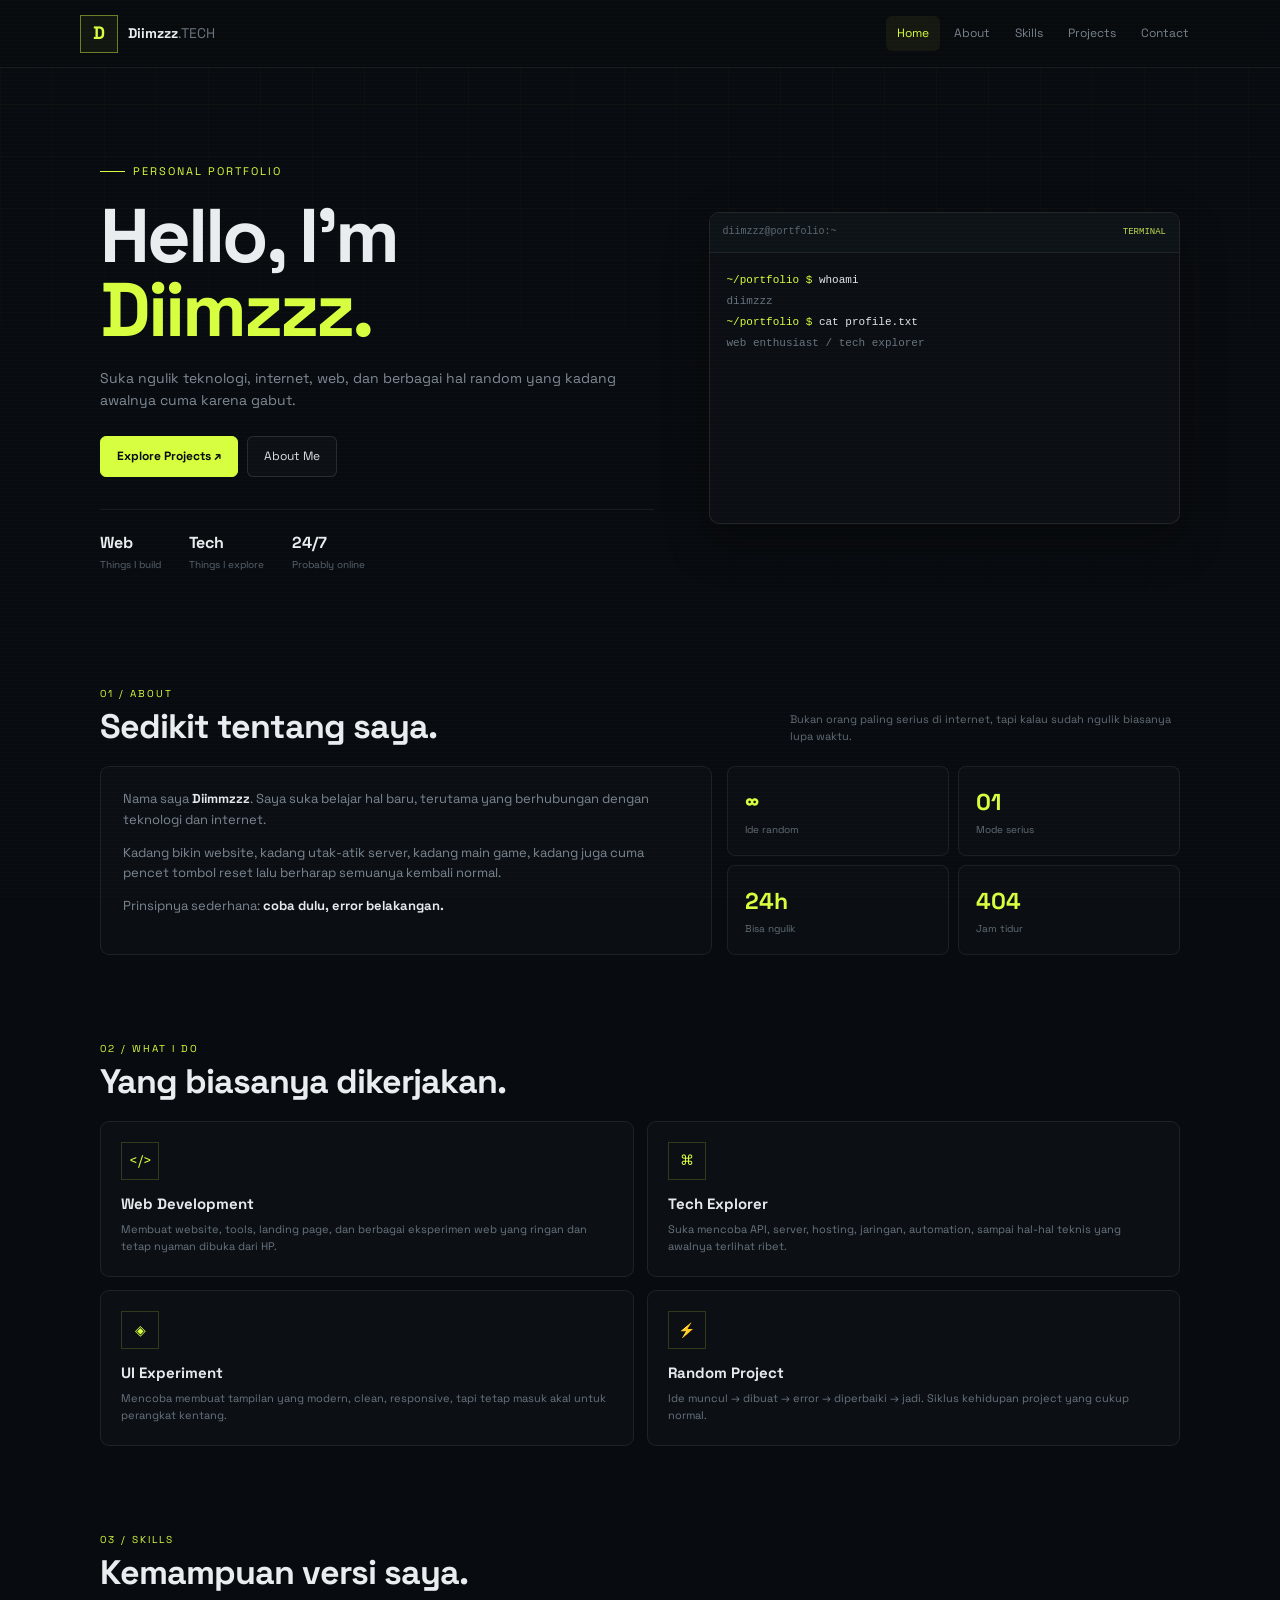
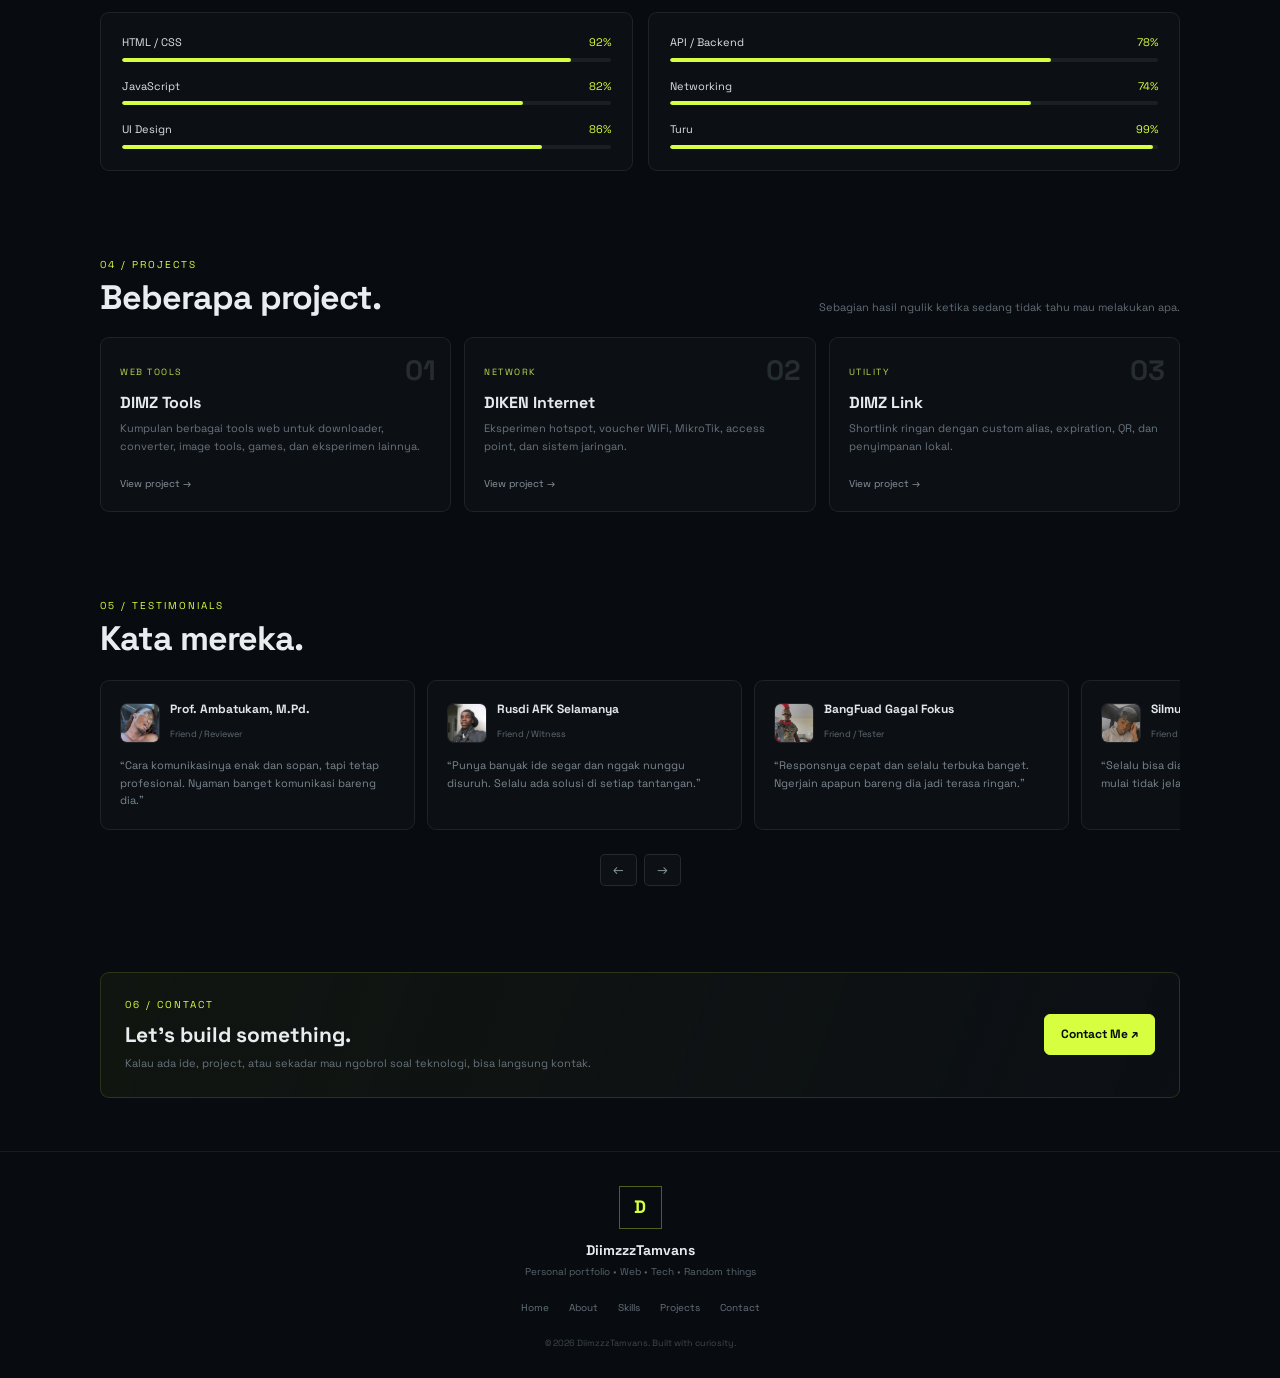
==== index.html @ f75d4345 "Add files via upload" ====
<!DOCTYPE html>
<html lang="id">
  <head>
    <meta charset="UTF-8" />
    <meta
      name="viewport"
      content="width=device-width,initial-scale=1,maximum-scale=1"
    />
    <meta name="theme-color" content="#080b0f" />
    <meta name="description" content="DiimzzzTamvans - Personal Portfolio" />
    <title>DiimzzzTamvans — Portfolio</title>
    <link
      rel="shortcut icon"
      href="/assets/images/logo.ico"
      type="image/x-icon"
    />
    <link rel="preconnect" href="https://fonts.googleapis.com" />
    <link rel="preconnect" href="https://fonts.gstatic.com" crossorigin />
    <link
      href="https://fonts.googleapis.com/css2?family=Space+Grotesk:wght@400;500;600;700&display=swap"
      rel="stylesheet"
    />
    <link rel="stylesheet" href="/assets/css/style.css" />
  </head>
  <body>
    <div class="bg-grid"></div>
    <header class="navbar">
      <div class="nav-inner">
        <a href="#home" class="brand">
          <span class="brand-logo">D</span>
          <span class="brand-name">Diimzzz<span>.TECH</span></span>
        </a>
        <nav class="nav-links" id="navLinks">
          <a href="#home" class="active">Home</a>
          <a href="#about">About</a>
          <a href="#skills">Skills</a>
          <a href="#projects">Projects</a>
          <a href="#contact">Contact</a>
        </nav>
        <button class="nav-menu" id="navMenu" aria-label="Menu">☰</button>
      </div>
    </header>
    <main>
      <section class="hero container reveal" id="home">
        <div class="hero-content">
          <div class="hero-kicker">Personal Portfolio</div>
          <h1>
            Hello, I'm<br />
            <span>Diimzzz.</span>
          </h1>
          <p class="hero-desc">
            Suka ngulik teknologi, internet, web, dan berbagai hal random yang
            kadang awalnya cuma karena gabut.
          </p>
          <div class="hero-actions">
            <a href="#projects" class="btn primary"> Explore Projects ↗ </a>
            <a href="#about" class="btn"> About Me </a>
          </div>
          <div class="hero-meta">
            <div class="meta-item">
              <strong>Web</strong>
              <span>Things I build</span>
            </div>
            <div class="meta-item">
              <strong>Tech</strong>
              <span>Things I explore</span>
            </div>
            <div class="meta-item">
              <strong>24/7</strong>
              <span>Probably online</span>
            </div>
          </div>
        </div>
        <div class="terminal">
          <div class="terminal-head">
            <span class="term-title">diimzzz@portfolio:~</span>
            <span class="term-mark">TERMINAL</span>
          </div>
          <div class="terminal-body" id="terminalBody"></div>
        </div>
      </section>
      <section class="section container reveal" id="about">
        <div class="section-head">
          <div>
            <div class="section-label">01 / About</div>
            <h2 class="section-title">Sedikit tentang saya.</h2>
          </div>
          <p class="section-desc">
            Bukan orang paling serius di internet, tapi kalau sudah ngulik
            biasanya lupa waktu.
          </p>
        </div>
        <div class="about-layout">
          <div class="panel">
            <p>
              Nama saya <strong>Diimmzzz</strong>. Saya suka belajar hal baru,
              terutama yang berhubungan dengan teknologi dan internet.
            </p>
            <p>
              Kadang bikin website, kadang utak-atik server, kadang main game,
              kadang juga cuma pencet tombol reset lalu berharap semuanya
              kembali normal.
            </p>
            <p>
              Prinsipnya sederhana:
              <strong>coba dulu, error belakangan.</strong>
            </p>
          </div>
          <div class="stats">
            <div class="stat">
              <div class="stat-number">∞</div>
              <div class="stat-text">Ide random</div>
            </div>
            <div class="stat">
              <div class="stat-number">01</div>
              <div class="stat-text">Mode serius</div>
            </div>
            <div class="stat">
              <div class="stat-number">24h</div>
              <div class="stat-text">Bisa ngulik</div>
            </div>
            <div class="stat">
              <div class="stat-number">404</div>
              <div class="stat-text">Jam tidur</div>
            </div>
          </div>
        </div>
      </section>
      <section class="section container reveal">
        <div class="section-head">
          <div>
            <div class="section-label">02 / What I Do</div>
            <h2 class="section-title">Yang biasanya dikerjakan.</h2>
          </div>
        </div>
        <div class="cards">
          <article class="card">
            <div class="card-icon">&lt;/&gt;</div>
            <h3>Web Development</h3>
            <p>
              Membuat website, tools, landing page, dan berbagai eksperimen web
              yang ringan dan tetap nyaman dibuka dari HP.
            </p>
          </article>
          <article class="card">
            <div class="card-icon">⌘</div>
            <h3>Tech Explorer</h3>
            <p>
              Suka mencoba API, server, hosting, jaringan, automation, sampai
              hal-hal teknis yang awalnya terlihat ribet.
            </p>
          </article>
          <article class="card">
            <div class="card-icon">◈</div>
            <h3>UI Experiment</h3>
            <p>
              Mencoba membuat tampilan yang modern, clean, responsive, tapi
              tetap masuk akal untuk perangkat kentang.
            </p>
          </article>
          <article class="card">
            <div class="card-icon">⚡</div>
            <h3>Random Project</h3>
            <p>
              Ide muncul → dibuat → error → diperbaiki → jadi. Siklus kehidupan
              project yang cukup normal.
            </p>
          </article>
        </div>
      </section>
      <section class="section container reveal" id="skills">
        <div class="section-head">
          <div>
            <div class="section-label">03 / Skills</div>
            <h2 class="section-title">Kemampuan versi saya.</h2>
          </div>
        </div>
        <div class="skill-grid">
          <div class="skill-box">
            <div class="skill-row">
              <div class="skill-top">
                <span>HTML / CSS</span>
                <span>92%</span>
              </div>
              <div class="progress">
                <i data-width="92%"></i>
              </div>
            </div>
            <div class="skill-row">
              <div class="skill-top">
                <span>JavaScript</span>
                <span>82%</span>
              </div>
              <div class="progress">
                <i data-width="82%"></i>
              </div>
            </div>
            <div class="skill-row">
              <div class="skill-top">
                <span>UI Design</span>
                <span>86%</span>
              </div>
              <div class="progress">
                <i data-width="86%"></i>
              </div>
            </div>
          </div>
          <div class="skill-box">
            <div class="skill-row">
              <div class="skill-top">
                <span>API / Backend</span>
                <span>78%</span>
              </div>
              <div class="progress">
                <i data-width="78%"></i>
              </div>
            </div>
            <div class="skill-row">
              <div class="skill-top">
                <span>Networking</span>
                <span>74%</span>
              </div>
              <div class="progress">
                <i data-width="74%"></i>
              </div>
            </div>
            <div class="skill-row">
              <div class="skill-top">
                <span>Turu</span>
                <span>99%</span>
              </div>
              <div class="progress">
                <i data-width="99%"></i>
              </div>
            </div>
          </div>
        </div>
      </section>
      <section class="section container reveal" id="projects">
        <div class="section-head">
          <div>
            <div class="section-label">04 / Projects</div>
            <h2 class="section-title">Beberapa project.</h2>
          </div>
          <p class="section-desc">
            Sebagian hasil ngulik ketika sedang tidak tahu mau melakukan apa.
          </p>
        </div>
        <div class="project-grid">
          <article class="project">
            <span class="project-number">01</span>
            <div>
              <span class="project-tag">WEB TOOLS</span>
              <h3>DIMZ Tools</h3>
              <p>
                Kumpulan berbagai tools web untuk downloader, converter, image
                tools, games, dan eksperimen lainnya.
              </p>
            </div>
            <a href="https://dimz-wtf.web.id/" class="project-link"> View project → </a>
          </article>
          <article class="project">
            <span class="project-number">02</span>
            <div>
              <span class="project-tag">NETWORK</span>
              <h3>DIKEN Internet</h3>
              <p>
                Eksperimen hotspot, voucher WiFi, MikroTik, access point, dan
                sistem jaringan.
              </p>
            </div>
            <a href="#" class="project-link"> View project → </a>
          </article>
          <article class="project">
            <span class="project-number">03</span>
            <div>
              <span class="project-tag">UTILITY</span>
              <h3>DIMZ Link</h3>
              <p>
                Shortlink ringan dengan custom alias, expiration, QR, dan
                penyimpanan lokal.
              </p>
            </div>
            <a href="https://short.dimz-wtf.web.id/" class="project-link"> View project → </a>
          </article>
        </div>
      </section>
      <section class="section container reveal">
        <div class="section-head">
          <div>
            <div class="section-label">05 / Testimonials</div>
            <h2 class="section-title">Kata mereka.</h2>
          </div>
        </div>
        <div class="testimonial-wrap" id="testimonialSlider">
          <article class="testimonial">
            <div class="testimonial-top">
              <img
                src="/assets/images/avatar-1.png"
                class="avatar"
                alt="Prof. Ambatukam"
              />
              <div>
                <h4>Prof. Ambatukam, M.Pd.</h4>
                <small>Friend / Reviewer</small>
              </div>
            </div>
            <p>
              “Cara komunikasinya enak dan sopan, tapi tetap profesional. Nyaman
              banget komunikasi bareng dia.”
            </p>
          </article>
          <article class="testimonial">
            <div class="testimonial-top">
              <img
                src="/assets/images/avatar-2.png"
                class="avatar"
                alt="Rusdi"
              />
              <div>
                <h4>Rusdi AFK Selamanya</h4>
                <small>Friend / Witness</small>
              </div>
            </div>
            <p>
              “Punya banyak ide segar dan nggak nunggu disuruh. Selalu ada
              solusi di setiap tantangan.”
            </p>
          </article>
          <article class="testimonial">
            <div class="testimonial-top">
              <img
                src="/assets/images/avatar-3.png"
                class="avatar"
                alt="BangFuad"
              />
              <div>
                <h4>BangFuad Gagal Fokus</h4>
                <small>Friend / Tester</small>
              </div>
            </div>
            <p>
              “Responsnya cepat dan selalu terbuka banget. Ngerjain apapun
              bareng dia jadi terasa ringan.”
            </p>
          </article>
          <article class="testimonial">
            <div class="testimonial-top">
              <img
                src="/assets/images/avatar-4.png"
                class="avatar"
                alt="SiImutGakTauMalu"
              />
              <div>
                <h4>SiImutGakTauMalu</h4>
                <small>Friend / User</small>
              </div>
            </div>
            <p>
              “Selalu bisa diandalkan bahkan ketika keadaan mulai tidak jelas.
              Komunikasinya asik dan nyaman.”
            </p>
          </article>
        </div>
        <div class="scroll-control">
          <button class="scroll-btn" id="prevTesti" aria-label="Previous">
            ←
          </button>
          <button class="scroll-btn" id="nextTesti" aria-label="Next">→</button>
        </div>
      </section>
      <section class="section container reveal" id="contact">
        <div class="contact-box">
          <div>
            <div class="section-label">06 / Contact</div>
            <h3>Let's build something.</h3>
            <p>
              Kalau ada ide, project, atau sekadar mau ngobrol soal teknologi,
              bisa langsung kontak.
            </p>
          </div>
          <a href="mailto:gmail@gmail.com" class="btn primary">
            Contact Me ↗
          </a>
        </div>
      </section>
    </main>
    <footer class="footer">
      <div class="container">
        <div class="footer-logo">D</div>
        <div class="footer-name">DiimzzzTamvans</div>
        <p>Personal portfolio • Web • Tech • Random things</p>
        <nav class="footer-nav">
          <a href="#home">Home</a>
          <a href="#about">About</a>
          <a href="#skills">Skills</a>
          <a href="#projects">Projects</a>
          <a href="#contact">Contact</a>
        </nav>
        <div class="footer-copy">
          © 2026 DiimzzzTamvans. Built with curiosity.
        </div>
      </div>
    </footer>
    <button class="back-top" id="backTop" aria-label="Back to top">↑</button>
    <script>
      (function(){

        const navMenu=document.getElementById("navMenu");
        const navLinks=document.getElementById("navLinks");
        const backTop=document.getElementById("backTop");

        navMenu.addEventListener("click",function(){
          navLinks.classList.toggle("open");
        });

        document.querySelectorAll(".nav-links a").forEach(function(link){
          link.addEventListener("click",function(){
            navLinks.classList.remove("open");
          });
        });

        const sections=document.querySelectorAll("main section[id]");
        const links=document.querySelectorAll(".nav-links a");

        const sectionObserver=new IntersectionObserver(
          function(entries){

            entries.forEach(function(entry){

              if(entry.isIntersecting){

                links.forEach(function(link){

                  link.classList.toggle(
                    "active",
                    link.getAttribute("href")==="#"+entry.target.id
                  );

                });

              }

            });

          },
          {
            rootMargin:"-35% 0px -55% 0px"
          }
        );

        sections.forEach(function(section){
          sectionObserver.observe(section);
        });

        const revealObserver=new IntersectionObserver(
          function(entries,observer){

            entries.forEach(function(entry){

              if(entry.isIntersecting){

                entry.target.classList.add("show");
                observer.unobserve(entry.target);

              }

            });

          },
          {
            threshold:.06
          }
        );

        document.querySelectorAll(".reveal").forEach(function(item){
          revealObserver.observe(item);
        });

        const progressObserver=new IntersectionObserver(
          function(entries,observer){

            entries.forEach(function(entry){

              if(entry.isIntersecting){

                entry.target
                  .querySelectorAll(".progress i")
                  .forEach(function(bar){

                    bar.style.width=bar.dataset.width;

                  });

                observer.unobserve(entry.target);

              }

            });

          },
          {
            threshold:.15
          }
        );

        document.querySelectorAll(".skill-grid").forEach(function(item){
          progressObserver.observe(item);
        });

        window.addEventListener(
          "scroll",
          function(){

            if(window.scrollY>350){
              backTop.classList.add("show");
            }else{
              backTop.classList.remove("show");
            }

          },
          {
            passive:true
          }
        );

        backTop.addEventListener(
          "click",
          function(){

            window.scrollTo({
              top:0,
              behavior:"smooth"
            });

          }
        );

        const slider=document.getElementById("testimonialSlider");
        const prev=document.getElementById("prevTesti");
        const next=document.getElementById("nextTesti");

        prev.addEventListener(
          "click",
          function(){

            slider.scrollBy({
              left:-330,
              behavior:"smooth"
            });

          }
        );

        next.addEventListener(
          "click",
          function(){

            slider.scrollBy({
              left:330,
              behavior:"smooth"
            });

          }
        );

        const terminal=document.getElementById("terminalBody");

        const terminalLines=[
          {
            type:"command",
            text:"whoami"
          },
          {
            type:"output",
            text:"diimzzz"
          },
          {
            type:"command",
            text:"cat profile.txt"
          },
          {
            type:"output",
            text:"web enthusiast / tech explorer"
          },
          {
            type:"command",
            text:"ls projects/"
          },
          {
            type:"output",
            text:"dimz-tools  diken-net  dimz-link"
          },
          {
            type:"command",
            text:"status --current"
          },
          {
            type:"highlight",
            text:"learning... building... repeating..."
          },
          {
            type:"command",
            text:"echo \"keep building\""
          },
          {
            type:"highlight",
            text:"keep building"
          }
        ];

        let lineIndex=0;
        let charIndex=0;
        let currentLine=null;

        function typeTerminal(){

          if(lineIndex>=terminalLines.length){

            const cursor=document.createElement("span");

            cursor.className="cursor";

            terminal.appendChild(cursor);

            setTimeout(
              function(){

                terminal.innerHTML="";
                lineIndex=0;
                charIndex=0;
                currentLine=null;

                typeTerminal();

              },
              5000
            );

            return;
          }

          if(!currentLine){

            currentLine=document.createElement("div");
            currentLine.className="term-line";

            const item=terminalLines[lineIndex];

            if(item.type==="command"){

              const prompt=document.createElement("span");

              prompt.className="term-prompt";
              prompt.textContent="~/portfolio $ ";

              currentLine.appendChild(prompt);

            }

            const text=document.createElement("span");

            if(item.type==="command"){
              text.className="term-command";
            }

            if(item.type==="highlight"){
              text.className="term-highlight";
            }

            if(item.type==="output"){
              text.className="term-output";
            }

            currentLine.appendChild(text);
            terminal.appendChild(currentLine);

          }

          const item=terminalLines[lineIndex];
          const textElement=currentLine.lastElementChild;

          if(charIndex<item.text.length){

            textElement.textContent+=item.text.charAt(charIndex);

            charIndex++;

            setTimeout(
              typeTerminal,
              item.type==="command" ? 22 : 12
            );

          }else{

            lineIndex++;
            charIndex=0;
            currentLine=null;

            setTimeout(
              typeTerminal,
              230
            );

          }

        }

        typeTerminal();

      })();
    </script>
  </body>
</html>
---- assets/css/style.css ----
*{
  margin:0;
  padding:0;
  box-sizing:border-box;
}

html{
  scroll-behavior:smooth;
  background:#080b0f;
}

body{
  margin:0;
  background:#080b0f;
  color:#e9edf0;
  font-family:"Space Grotesk",sans-serif;
  line-height:1.6;
  overflow-x:hidden;
}

body:before{
  content:"";
  position:fixed;
  inset:0;
  pointer-events:none;
  z-index:99;
  opacity:.025;
  background:repeating-linear-gradient(
    to bottom,
    rgba(255,255,255,.6) 0,
    rgba(255,255,255,.6) 1px,
    transparent 1px,
    transparent 4px
  );
}

::selection{
  background:#d7ff3f;
  color:#080b0f;
}

a{
  color:inherit;
  text-decoration:none;
}

button{
  font-family:inherit;
}

.bg-grid{
  position:fixed;
  inset:0;
  pointer-events:none;
  z-index:0;
  opacity:.035;
  background-image:
    linear-gradient(rgba(215,255,63,.7) 1px,transparent 1px),
    linear-gradient(90deg,rgba(215,255,63,.7) 1px,transparent 1px);
  background-size:52px 52px;
  mask-image:linear-gradient(to bottom,#000 0%,transparent 85%);
}

.navbar{
  position:fixed;
  top:0;
  left:0;
  right:0;
  height:68px;
  z-index:50;
  display:flex;
  align-items:center;
  justify-content:center;
  padding:0 20px;
  background:rgba(8,11,15,.91);
  border-bottom:1px solid rgba(255,255,255,.07);
  backdrop-filter:blur(10px);
  -webkit-backdrop-filter:blur(10px);
}

.nav-inner{
  width:min(1120px,100%);
  height:100%;
  display:flex;
  align-items:center;
  justify-content:space-between;
}

.brand{
  display:flex;
  align-items:center;
  gap:10px;
  flex-shrink:0;
}

.brand-logo{
  width:38px;
  height:38px;
  display:grid;
  place-items:center;
  color:#d7ff3f;
  border:1px solid rgba(215,255,63,.45);
  background:rgba(215,255,63,.05);
  font-weight:700;
  font-size:18px;
}

.brand-name{
  color:#e8edf0;
  font-size:14px;
  font-weight:700;
  white-space:nowrap;
}

.brand-name span{
  color:#69747e;
  font-weight:400;
}

.nav-links{
  display:flex;
  align-items:center;
  gap:3px;
}

.nav-links a{
  color:#77828c;
  font-size:12px;
  padding:8px 11px;
  border-radius:6px;
  transition:.2s ease;
  white-space:nowrap;
}

.nav-links a:hover,
.nav-links a.active{
  color:#d7ff3f;
  background:rgba(215,255,63,.06);
}

.nav-menu{
  display:none;
  width:38px;
  height:38px;
  border:1px solid rgba(255,255,255,.1);
  background:#0d1116;
  color:#d7ff3f;
  border-radius:6px;
  font-size:17px;
  cursor:pointer;
}

main{
  position:relative;
  z-index:2;
  padding-top:68px;
}

.container{
  width:min(1080px,calc(100% - 32px));
  margin:0 auto;
}

.hero{
  min-height:0;
  display:grid;
  grid-template-columns:minmax(0,1.08fr) minmax(330px,.92fr);
  align-items:center;
  gap:55px;
  padding:95px 0 70px;
}

.hero-content{
  min-width:0;
}

.hero-kicker{
  display:flex;
  align-items:center;
  gap:8px;
  color:#d7ff3f;
  font-size:11px;
  letter-spacing:2px;
  text-transform:uppercase;
  margin-bottom:18px;
}

.hero-kicker:before{
  content:"";
  width:25px;
  height:1px;
  background:#d7ff3f;
}

.hero h1{
  margin:0 0 19px;
  font-size:clamp(45px,6vw,76px);
  line-height:.98;
  letter-spacing:-3px;
}

.hero h1 span{
  color:#d7ff3f;
}

.hero-desc{
  max-width:570px;
  color:#808b95;
  font-size:14px;
  margin-bottom:25px;
}

.hero-actions{
  display:flex;
  flex-wrap:wrap;
  gap:9px;
}

.btn{
  min-height:41px;
  display:inline-flex;
  align-items:center;
  justify-content:center;
  gap:7px;
  padding:0 16px;
  border:1px solid rgba(255,255,255,.11);
  background:#0d1116;
  color:#dce1e5;
  border-radius:6px;
  font-size:12px;
  transition:.2s ease;
}

.btn:hover{
  transform:translateY(-2px);
  border-color:rgba(215,255,63,.4);
}

.btn.primary{
  color:#080b0f;
  background:#d7ff3f;
  border-color:#d7ff3f;
  font-weight:700;
}

.hero-meta{
  display:flex;
  gap:28px;
  margin-top:32px;
  padding-top:20px;
  border-top:1px solid rgba(255,255,255,.07);
  max-width:570px;
}

.meta-item strong{
  display:block;
  color:#e8edf0;
  font-size:16px;
}

.meta-item span{
  display:block;
  color:#59646e;
  font-size:10px;
  margin-top:1px;
}

.terminal{
  width:100%;
  background:#0b0f13;
  border:1px solid rgba(255,255,255,.09);
  border-radius:10px;
  overflow:hidden;
  box-shadow:0 18px 45px rgba(0,0,0,.25);
  transition:.25s ease;
}

.terminal:hover{
  border-color:rgba(215,255,63,.2);
  transform:translateY(-3px);
}

.terminal-head{
  height:40px;
  display:flex;
  align-items:center;
  justify-content:space-between;
  padding:0 13px;
  background:#0e1318;
  border-bottom:1px solid rgba(255,255,255,.06);
}

.term-title{
  color:#5d6871;
  font-family:monospace;
  font-size:10px;
}

.term-mark{
  color:#bddd4d;
  font-family:monospace;
  font-size:9px;
}

.terminal-body{
  min-height:270px;
  padding:17px;
  color:#75818b;
  font-family:monospace;
  font-size:11px;
  line-height:1.9;
  overflow:hidden;
}

.term-line{
  min-height:21px;
  white-space:pre-wrap;
}

.term-prompt{
  color:#d7ff3f;
}

.term-command{
  color:#e2e7ea;
}

.term-output{
  color:#68747e;
}

.term-highlight{
  color:#b7d654;
}

.cursor{
  display:inline-block;
  width:6px;
  height:12px;
  background:#d7ff3f;
  vertical-align:-2px;
  animation:blink 1s infinite;
}

@keyframes blink{
  50%{
    opacity:0;
  }
}

.scroll-line{
  width:1px;
  height:32px;
  margin:0 auto;
  background:linear-gradient(#d7ff3f,transparent);
  opacity:.45;
}

.section{
  padding:43px 0;
  scroll-margin-top:80px;
}

.section-head{
  display:flex;
  align-items:flex-end;
  justify-content:space-between;
  gap:25px;
  margin-bottom:20px;
}

.section-label{
  color:#d7ff3f;
  font-size:10px;
  letter-spacing:2px;
  text-transform:uppercase;
  margin-bottom:5px;
}

.section-title{
  color:#e9edf0;
  font-size:clamp(25px,4vw,34px);
  line-height:1.15;
  letter-spacing:-1px;
}

.section-desc{
  max-width:390px;
  color:#626d76;
  font-size:11px;
}

.about-layout{
  display:grid;
  grid-template-columns:1.15fr .85fr;
  gap:15px;
}

.panel{
  padding:22px;
  border:1px solid rgba(255,255,255,.08);
  background:rgba(13,17,22,.82);
  border-radius:9px;
  transition:.2s ease;
}

.panel:hover{
  border-color:rgba(215,255,63,.17);
  transform:translateY(-2px);
}

.panel p{
  color:#7c8790;
  font-size:13px;
  margin-bottom:12px;
}

.panel p:last-child{
  margin-bottom:0;
}

.panel strong{
  color:#e4e9ec;
}

.stats{
  display:grid;
  grid-template-columns:1fr 1fr;
  gap:9px;
}

.stat{
  padding:17px;
  border:1px solid rgba(255,255,255,.07);
  background:#0b0f13;
  border-radius:8px;
}

.stat-number{
  color:#d7ff3f;
  font-size:23px;
  font-weight:700;
}

.stat-text{
  color:#626d76;
  font-size:10px;
  margin-top:1px;
}

.cards{
  display:grid;
  grid-template-columns:repeat(2,1fr);
  gap:13px;
}

.card{
  position:relative;
  overflow:hidden;
  padding:20px;
  border:1px solid rgba(255,255,255,.08);
  background:#0c1015;
  border-radius:9px;
  transition:.2s ease;
}

.card:hover{
  transform:translateY(-3px);
  border-color:rgba(215,255,63,.2);
}

.card:before{
  content:"";
  position:absolute;
  top:0;
  left:0;
  width:3px;
  height:0;
  background:#d7ff3f;
  transition:.25s ease;
}

.card:hover:before{
  height:100%;
}

.card-icon{
  width:38px;
  height:38px;
  display:grid;
  place-items:center;
  margin-bottom:12px;
  border:1px solid rgba(215,255,63,.18);
  color:#d7ff3f;
  font-size:14px;
}

.card h3{
  color:#e5eaed;
  font-size:15px;
  margin-bottom:5px;
}

.card p{
  color:#69747d;
  font-size:11px;
}

.skill-grid{
  display:grid;
  grid-template-columns:1fr 1fr;
  gap:15px;
}

.skill-box{
  padding:21px;
  border:1px solid rgba(255,255,255,.08);
  background:#0c1015;
  border-radius:9px;
}

.skill-row{
  margin-bottom:16px;
}

.skill-row:last-child{
  margin-bottom:0;
}

.skill-top{
  display:flex;
  justify-content:space-between;
  margin-bottom:6px;
  color:#dce1e4;
  font-size:11px;
}

.skill-top span:last-child{
  color:#d7ff3f;
}

.progress{
  height:4px;
  background:#191f25;
  border-radius:8px;
  overflow:hidden;
}

.progress i{
  display:block;
  width:0;
  height:100%;
  background:#d7ff3f;
  border-radius:8px;
  transition:width 1s ease;
}

.project-grid{
  display:grid;
  grid-template-columns:repeat(3,1fr);
  gap:13px;
}

.project{
  position:relative;
  min-height:175px;
  display:flex;
  flex-direction:column;
  justify-content:space-between;
  overflow:hidden;
  padding:19px;
  border:1px solid rgba(255,255,255,.08);
  background:#0c1015;
  border-radius:9px;
  transition:.2s ease;
}

.project:hover{
  transform:translateY(-3px);
  border-color:rgba(215,255,63,.18);
}

.project-number{
  position:absolute;
  top:10px;
  right:14px;
  color:#252c32;
  font-size:28px;
  font-weight:700;
}

.project-tag{
  display:inline-block;
  color:#b9d94e;
  font-size:9px;
  letter-spacing:1.5px;
  margin-bottom:11px;
}

.project h3{
  color:#e5eaed;
  font-size:16px;
  margin-bottom:4px;
}

.project p{
  color:#68737d;
  font-size:11px;
}

.project-link{
  color:#89949d;
  font-size:10px;
  margin-top:15px;
}

.project-link:hover{
  color:#d7ff3f;
}

.testimonial-wrap{
  display:flex;
  gap:12px;
  overflow-x:auto;
  padding:2px 2px 9px;
  scroll-snap-type:x mandatory;
  scrollbar-width:thin;
  scrollbar-color:#313941 transparent;
}

.testimonial{
  flex:0 0 315px;
  scroll-snap-align:start;
  padding:19px;
  border:1px solid rgba(255,255,255,.08);
  background:#0c1015;
  border-radius:9px;
}

.testimonial-top{
  display:flex;
  align-items:center;
  gap:10px;
  margin-bottom:12px;
}

.avatar{
  width:40px;
  height:40px;
  border-radius:7px;
  object-fit:cover;
  border:1px solid rgba(255,255,255,.08);
}

.testimonial h4{
  color:#e1e6e9;
  font-size:12px;
}

.testimonial small{
  color:#5f6a73;
  font-size:9px;
}

.testimonial p{
  color:#7b868f;
  font-size:11px;
}

.scroll-control{
  display:flex;
  justify-content:center;
  gap:7px;
  margin-top:15px;
}

.scroll-btn{
  width:37px;
  height:32px;
  border:1px solid rgba(255,255,255,.1);
  background:#0d1116;
  color:#89949d;
  border-radius:5px;
  cursor:pointer;
  transition:.2s ease;
}

.scroll-btn:hover{
  color:#d7ff3f;
  border-color:rgba(215,255,63,.3);
}

.contact-box{
  display:grid;
  grid-template-columns:1fr auto;
  align-items:center;
  gap:20px;
  padding:24px;
  border:1px solid rgba(215,255,63,.14);
  background:linear-gradient(
    110deg,
    rgba(215,255,63,.045),
    rgba(13,17,22,.8)
  );
  border-radius:9px;
}

.contact-box h3{
  color:#e8edf0;
  font-size:21px;
  margin-bottom:4px;
}

.contact-box p{
  color:#68737c;
  font-size:11px;
}

.footer{
  position:relative;
  z-index:2;
  margin-top:10px;
  padding:34px 0 27px;
  text-align:center;
  border-top:1px solid rgba(255,255,255,.07);
}

.footer-logo{
  width:43px;
  height:43px;
  display:grid;
  place-items:center;
  margin:0 auto 10px;
  color:#d7ff3f;
  border:1px solid rgba(215,255,63,.35);
  font-size:18px;
  font-weight:700;
}

.footer-name{
  color:#e6ebee;
  font-size:14px;
  font-weight:700;
}

.footer p{
  color:#59646d;
  font-size:10px;
  margin-top:3px;
}

.footer-nav{
  display:flex;
  justify-content:center;
  align-items:center;
  flex-wrap:wrap;
  gap:4px;
  margin:15px 0;
}

.footer-nav a{
  color:#66717a;
  padding:5px 8px;
  font-size:10px;
  transition:.2s ease;
}

.footer-nav a:hover{
  color:#d7ff3f;
}

.footer-copy{
  color:#3f484f;
  font-size:9px;
}

.back-top{
  position:fixed;
  right:16px;
  bottom:16px;
  width:37px;
  height:37px;
  display:grid;
  place-items:center;
  z-index:40;
  border:1px solid rgba(255,255,255,.11);
  background:#0d1116;
  color:#d7ff3f;
  border-radius:6px;
  cursor:pointer;
  opacity:0;
  pointer-events:none;
  transform:translateY(8px);
  transition:.2s ease;
}

.back-top.show{
  opacity:1;
  pointer-events:auto;
  transform:translateY(0);
}

.reveal{
  opacity:0;
  transform:translateY(13px);
  transition:opacity .5s ease,transform .5s ease;
}

.reveal.show{
  opacity:1;
  transform:translateY(0);
}

@media(max-width:900px){

  .container{
    width:min(100% - 28px,1080px);
  }

  .hero{
    grid-template-columns:1fr;
    gap:32px;
    padding:65px 0 50px;
  }

  .hero-content{
    max-width:700px;
  }

  .terminal{
    max-width:700px;
  }

  .section{
    padding:36px 0;
  }

  .project-grid{
    grid-template-columns:repeat(2,1fr);
  }
}

@media(max-width:700px){

  .navbar{
    padding:0 12px;
  }

  .nav-links{
    position:absolute;
    top:63px;
    left:12px;
    right:12px;
    display:none;
    flex-direction:column;
    align-items:stretch;
    gap:2px;
    padding:7px;
    background:#0c1015;
    border:1px solid rgba(255,255,255,.1);
    border-radius:8px;
    box-shadow:0 12px 35px rgba(0,0,0,.3);
  }

  .nav-links.open{
    display:flex;
  }

  .nav-links a{
    padding:10px 11px;
  }

  .nav-menu{
    display:block;
  }

  .hero{
    padding:53px 0 40px;
  }

  .hero h1{
    font-size:46px;
    letter-spacing:-2px;
  }

  .hero-desc{
    font-size:13px;
  }

  .hero-meta{
    gap:20px;
  }

  .about-layout,
  .skill-grid{
    grid-template-columns:1fr;
  }

  .cards{
    grid-template-columns:1fr;
  }

  .project-grid{
    grid-template-columns:1fr;
  }

  .section-head{
    display:block;
  }

  .section-desc{
    margin-top:7px;
  }

  .contact-box{
    grid-template-columns:1fr;
  }
}

@media(max-width:430px){

  .container{
    width:calc(100% - 24px);
  }

  .brand-name{
    font-size:13px;
  }

  .hero h1{
    font-size:40px;
  }

  .terminal-body{
    min-height:250px;
    padding:14px;
    font-size:10px;
  }

  .hero-meta{
    gap:15px;
  }

  .meta-item strong{
    font-size:14px;
  }

  .meta-item span{
    font-size:9px;
  }

  .testimonial{
    flex-basis:calc(100vw - 38px);
  }
}

@media(min-width:901px) and (max-height:700px){

  .hero{
    padding-top:55px;
    padding-bottom:40px;
    gap:40px;
  }

  .hero h1{
    font-size:56px;
  }

  .terminal-body{
    min-height:225px;
  }

  .section{
    padding:32px 0;
  }
}

@media(min-width:901px) and (max-width:1050px){

  .container{
    width:calc(100% - 40px);
  }

  .nav-links a{
    padding-left:7px;
    padding-right:7px;
  }

  .hero{
    grid-template-columns:minmax(0,1fr) minmax(300px,.82fr);
    gap:35px;
  }
}

@media(prefers-reduced-motion:reduce){

  html{
    scroll-behavior:auto;
  }

  *,
  *:before,
  *:after{
    animation:none!important;
    transition:none!important;
  }
}
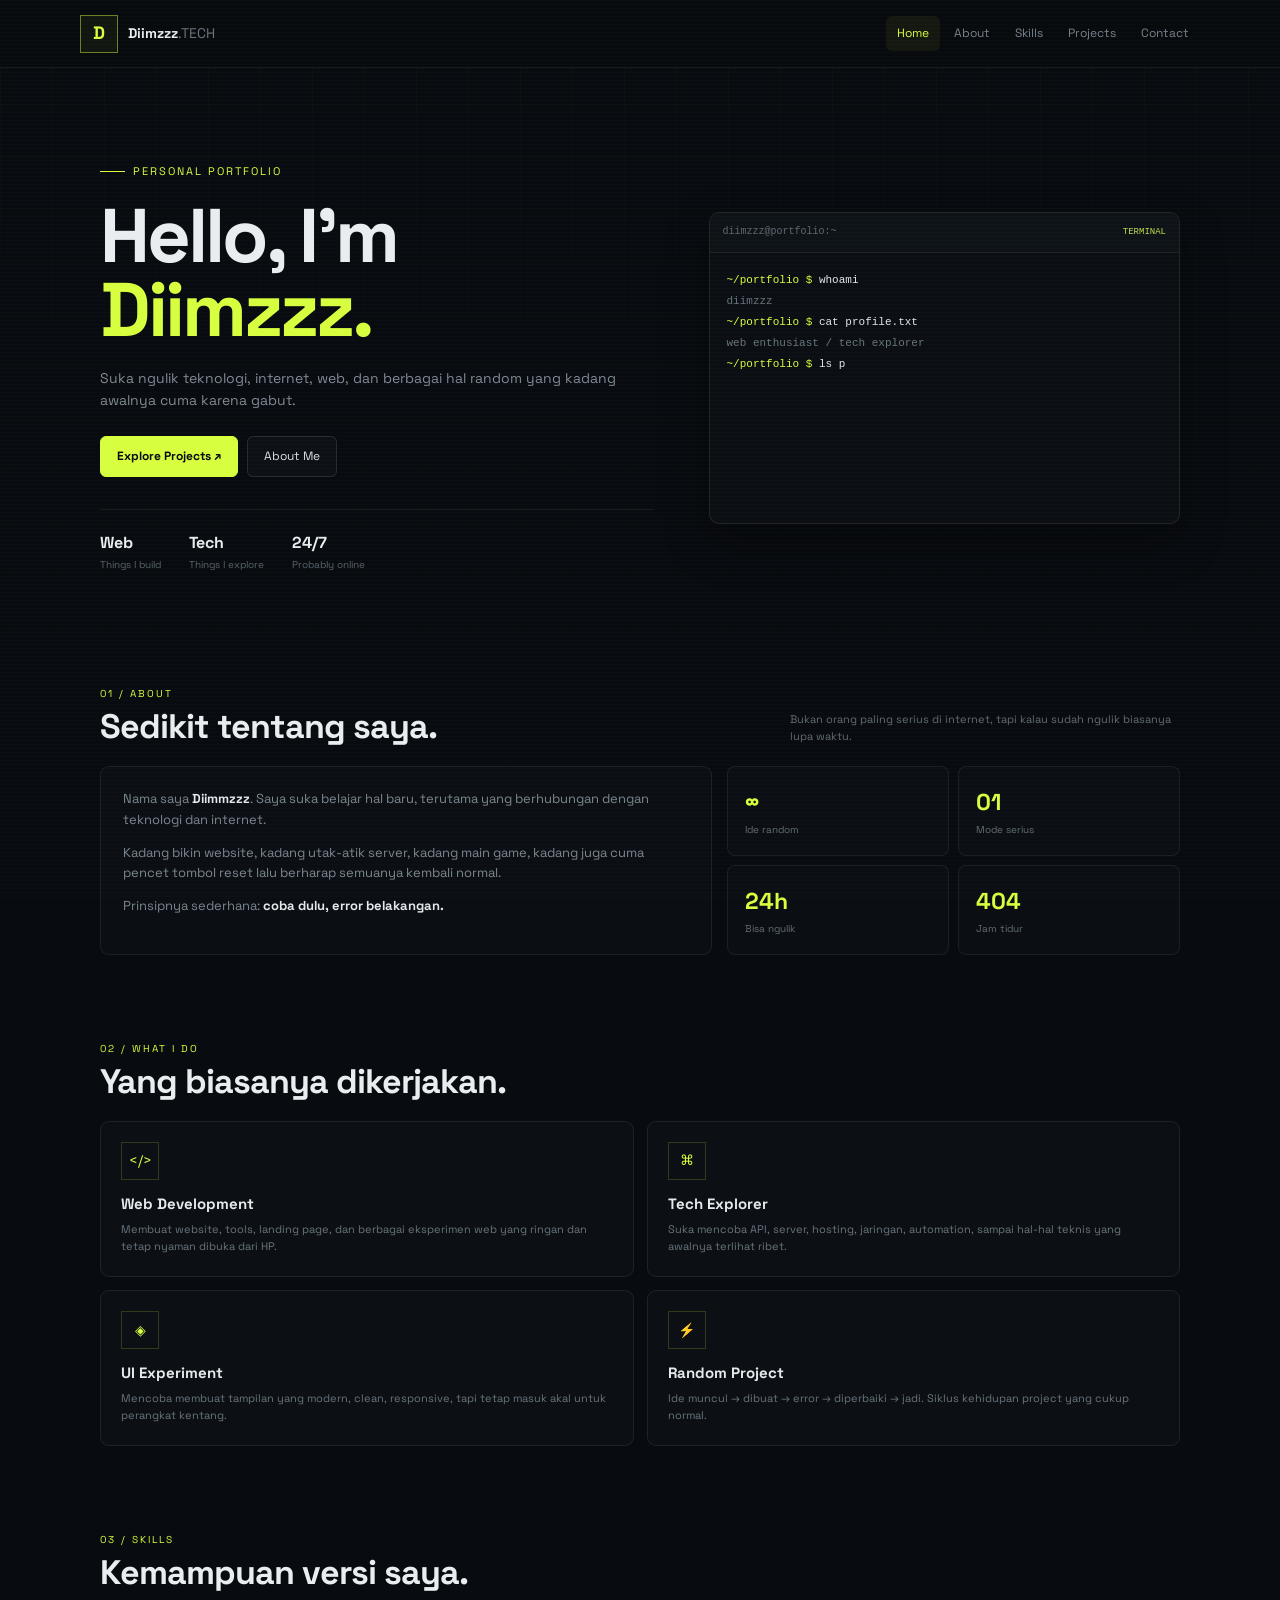
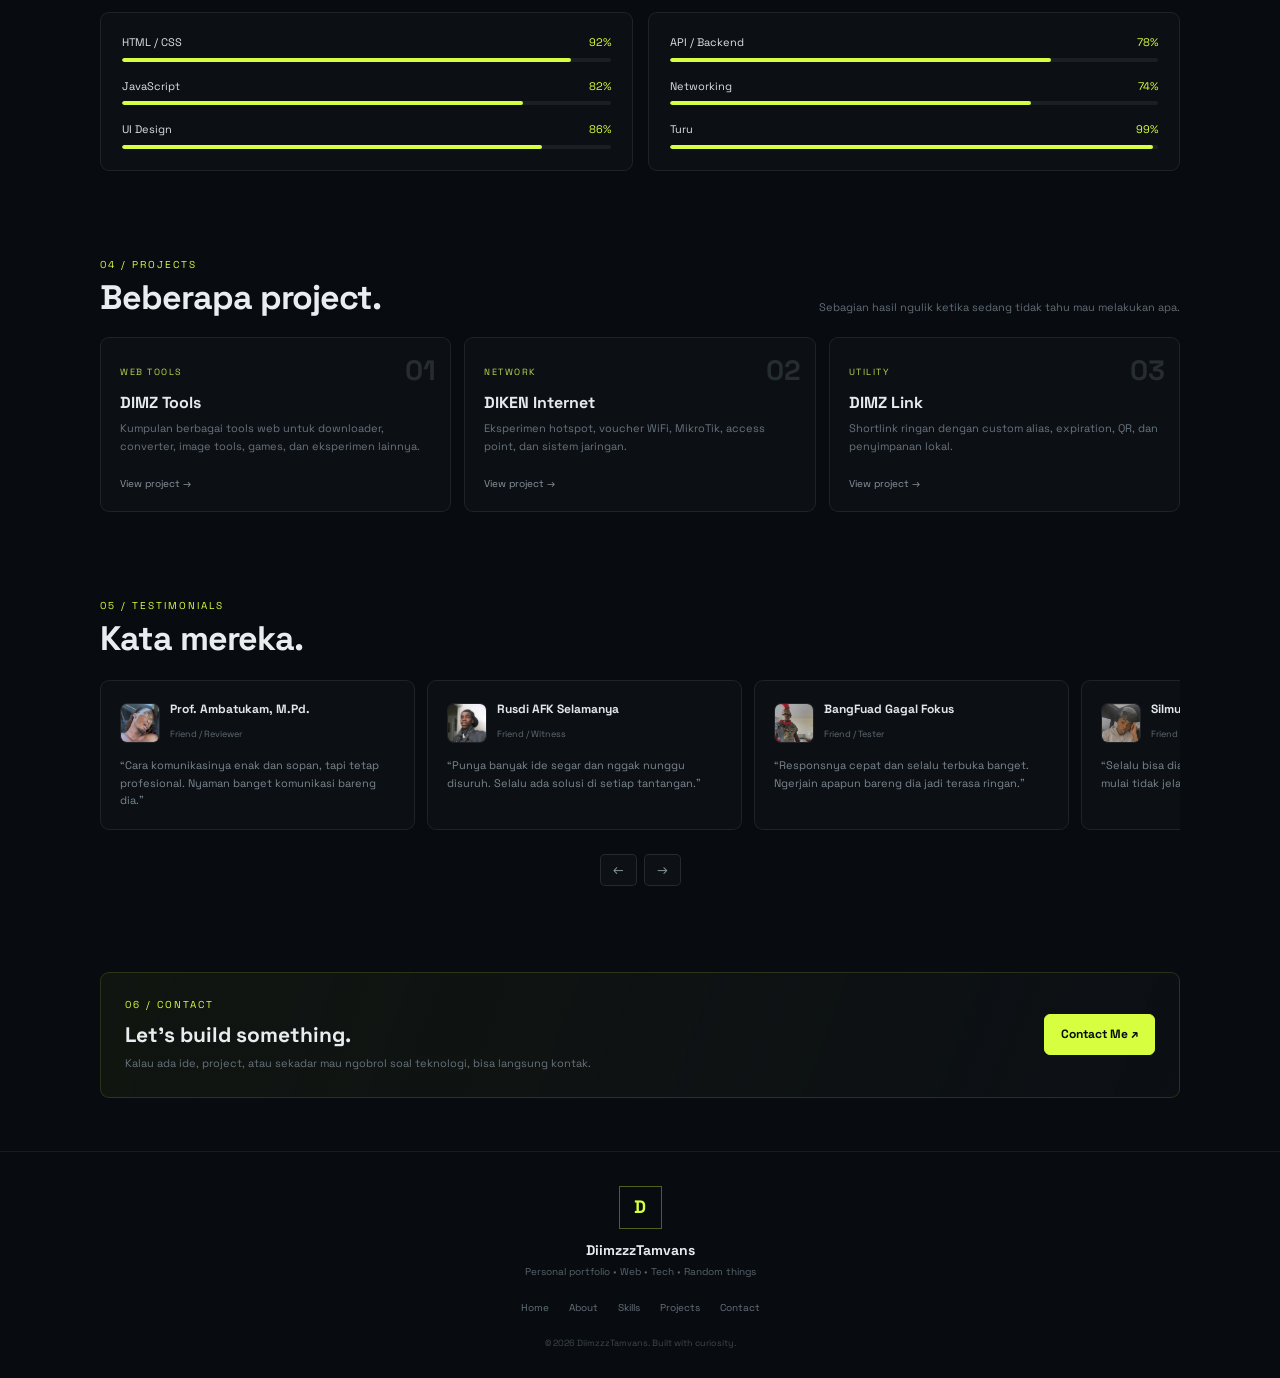
==== commit 6851f530: "Update index.html" ====
--- a/index.html
+++ b/index.html
@@ -281,7 +281,7 @@
                 penyimpanan lokal.
               </p>
             </div>
-            <a href="https://short.dimz-wtf.web.id/" class="project-link"> View project → </a>
+            <a href="https://link.dimz-wtf.web.id/" class="project-link"> View project → </a>
           </article>
         </div>
       </section>
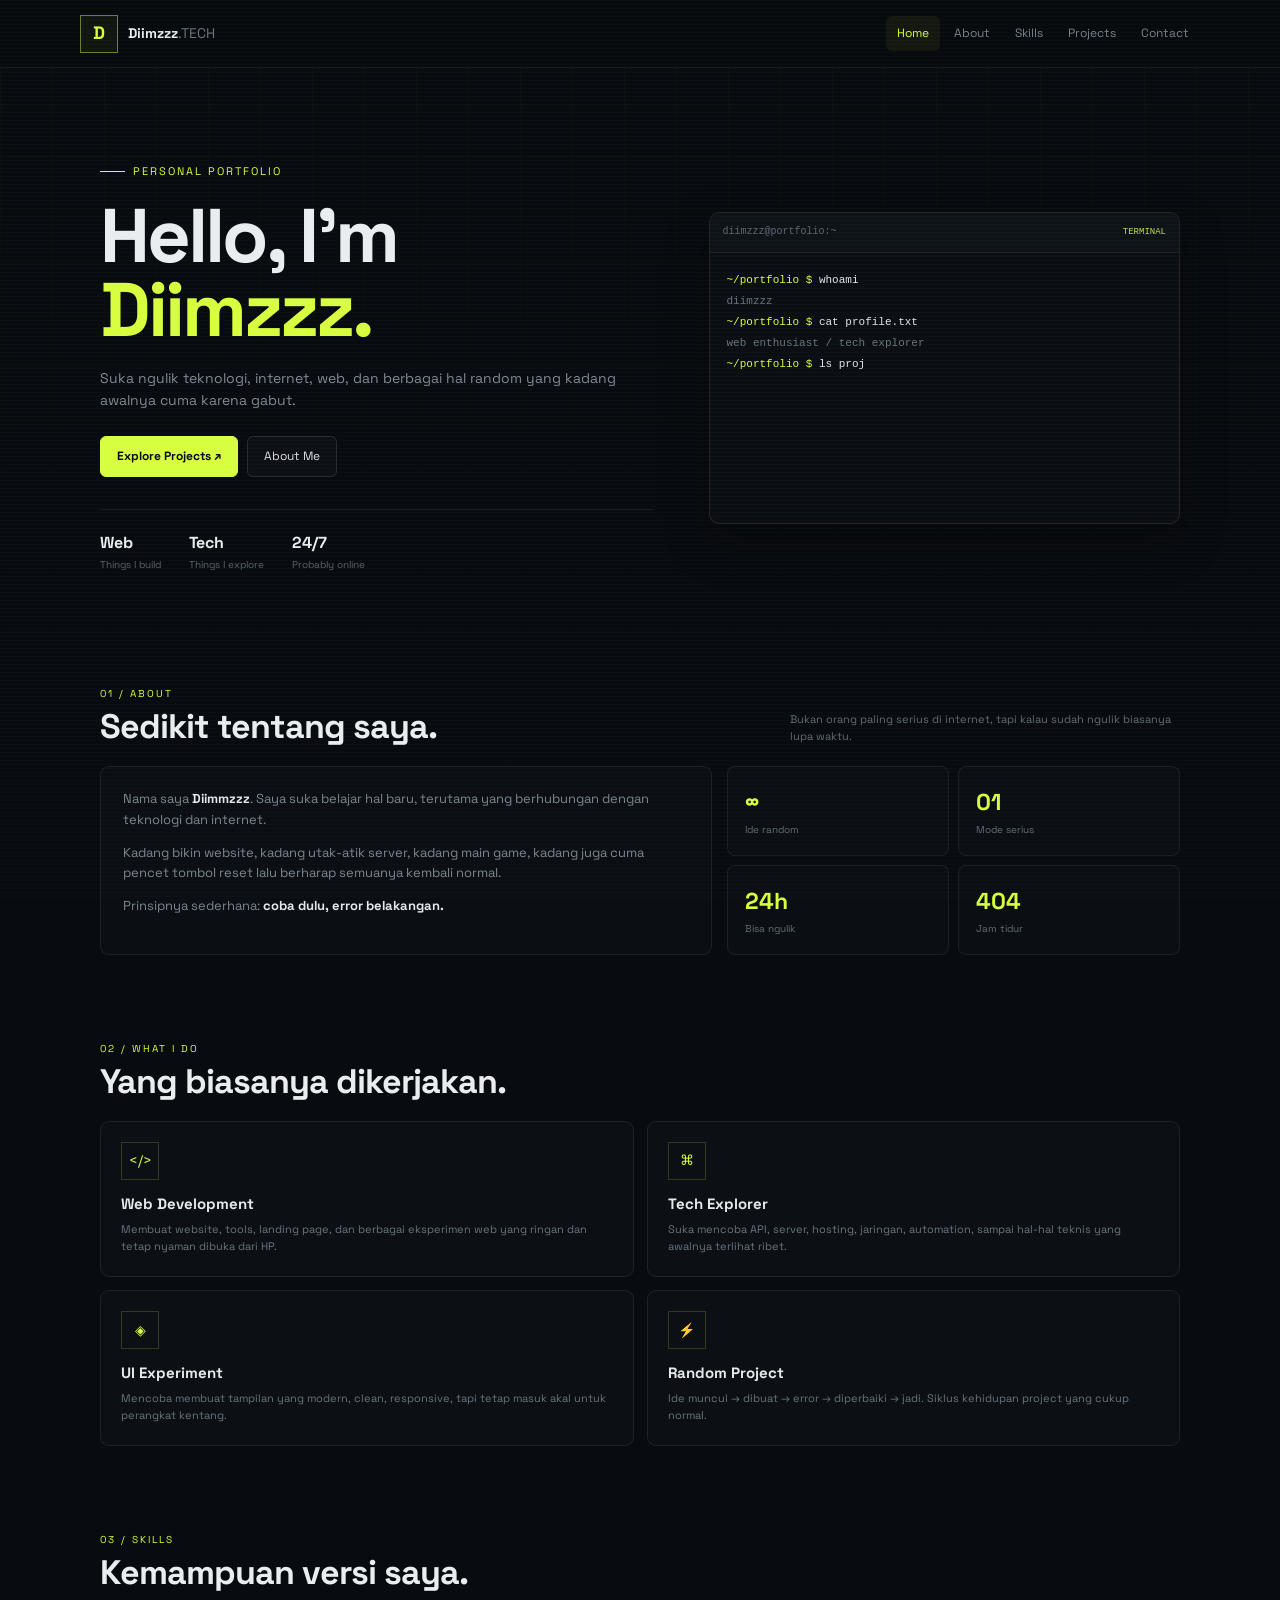
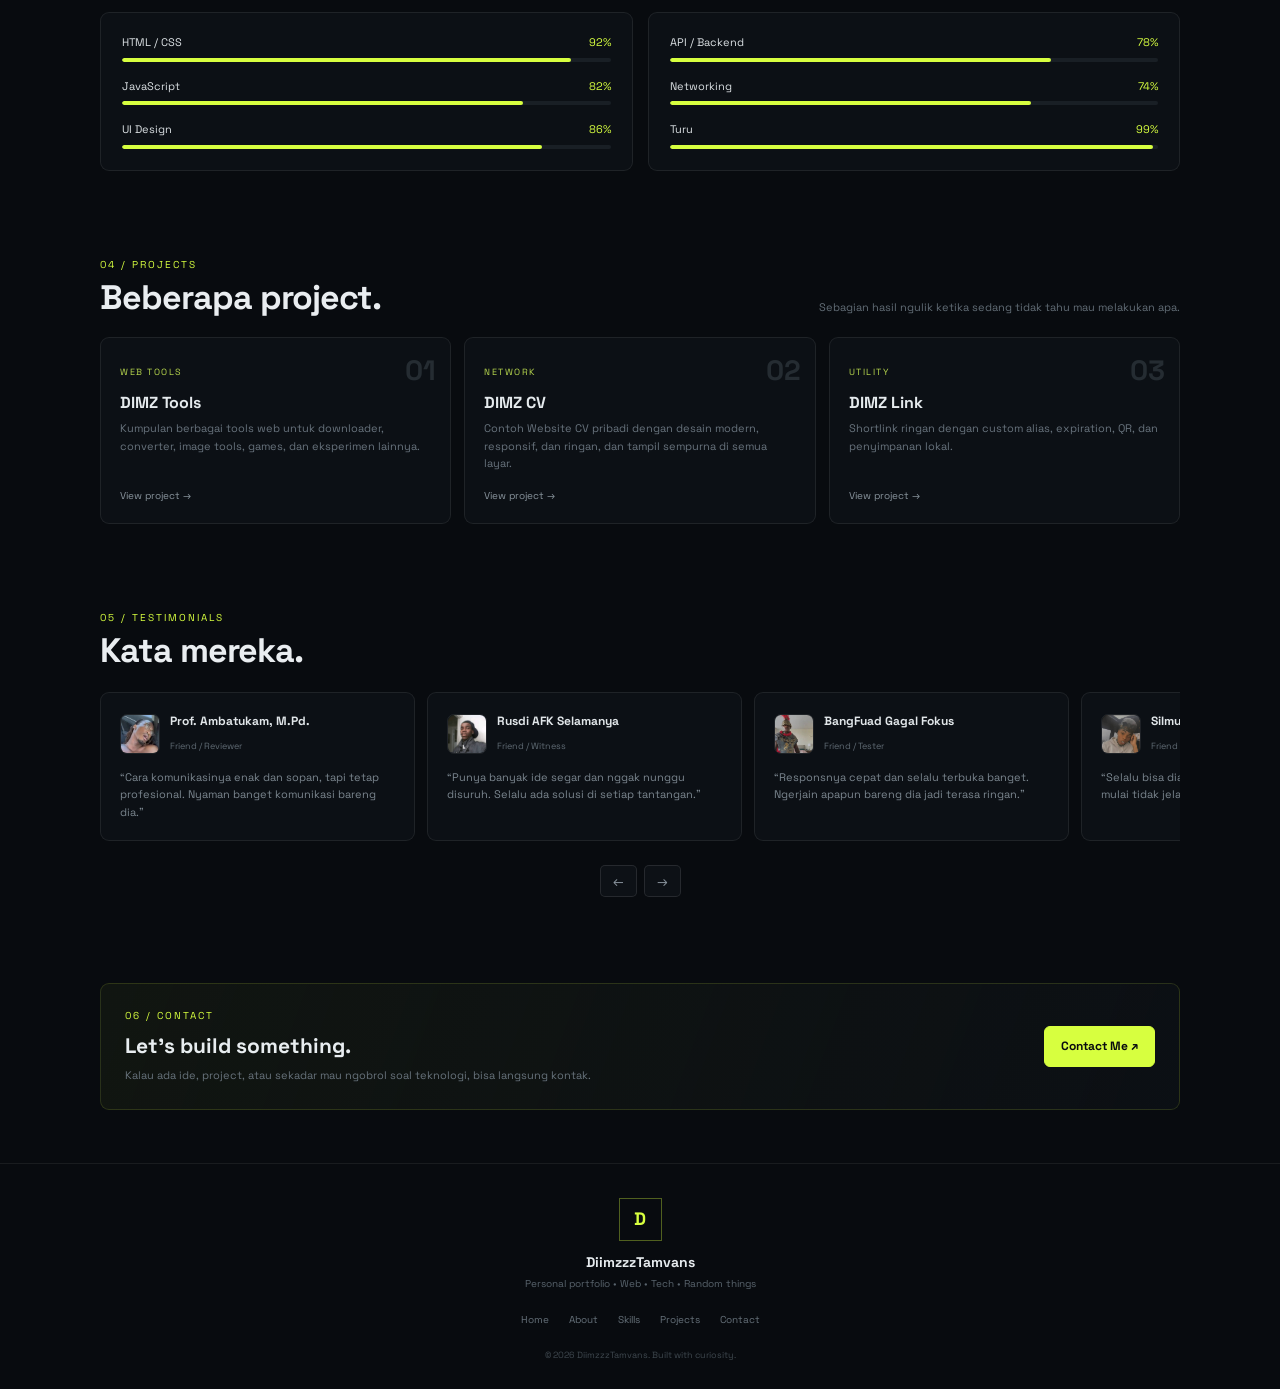
==== commit 1caa212b: "Update index.html" ====
--- a/index.html
+++ b/index.html
@@ -263,10 +263,9 @@
             <span class="project-number">02</span>
             <div>
               <span class="project-tag">NETWORK</span>
-              <h3>DIKEN Internet</h3>
+              <h3>DIMZ CV</h3>
               <p>
-                Eksperimen hotspot, voucher WiFi, MikroTik, access point, dan
-                sistem jaringan.
+                Contoh Website CV pribadi dengan desain modern, responsif, dan ringan, dan tampil sempurna di semua layar.
               </p>
             </div>
             <a href="#" class="project-link"> View project → </a>
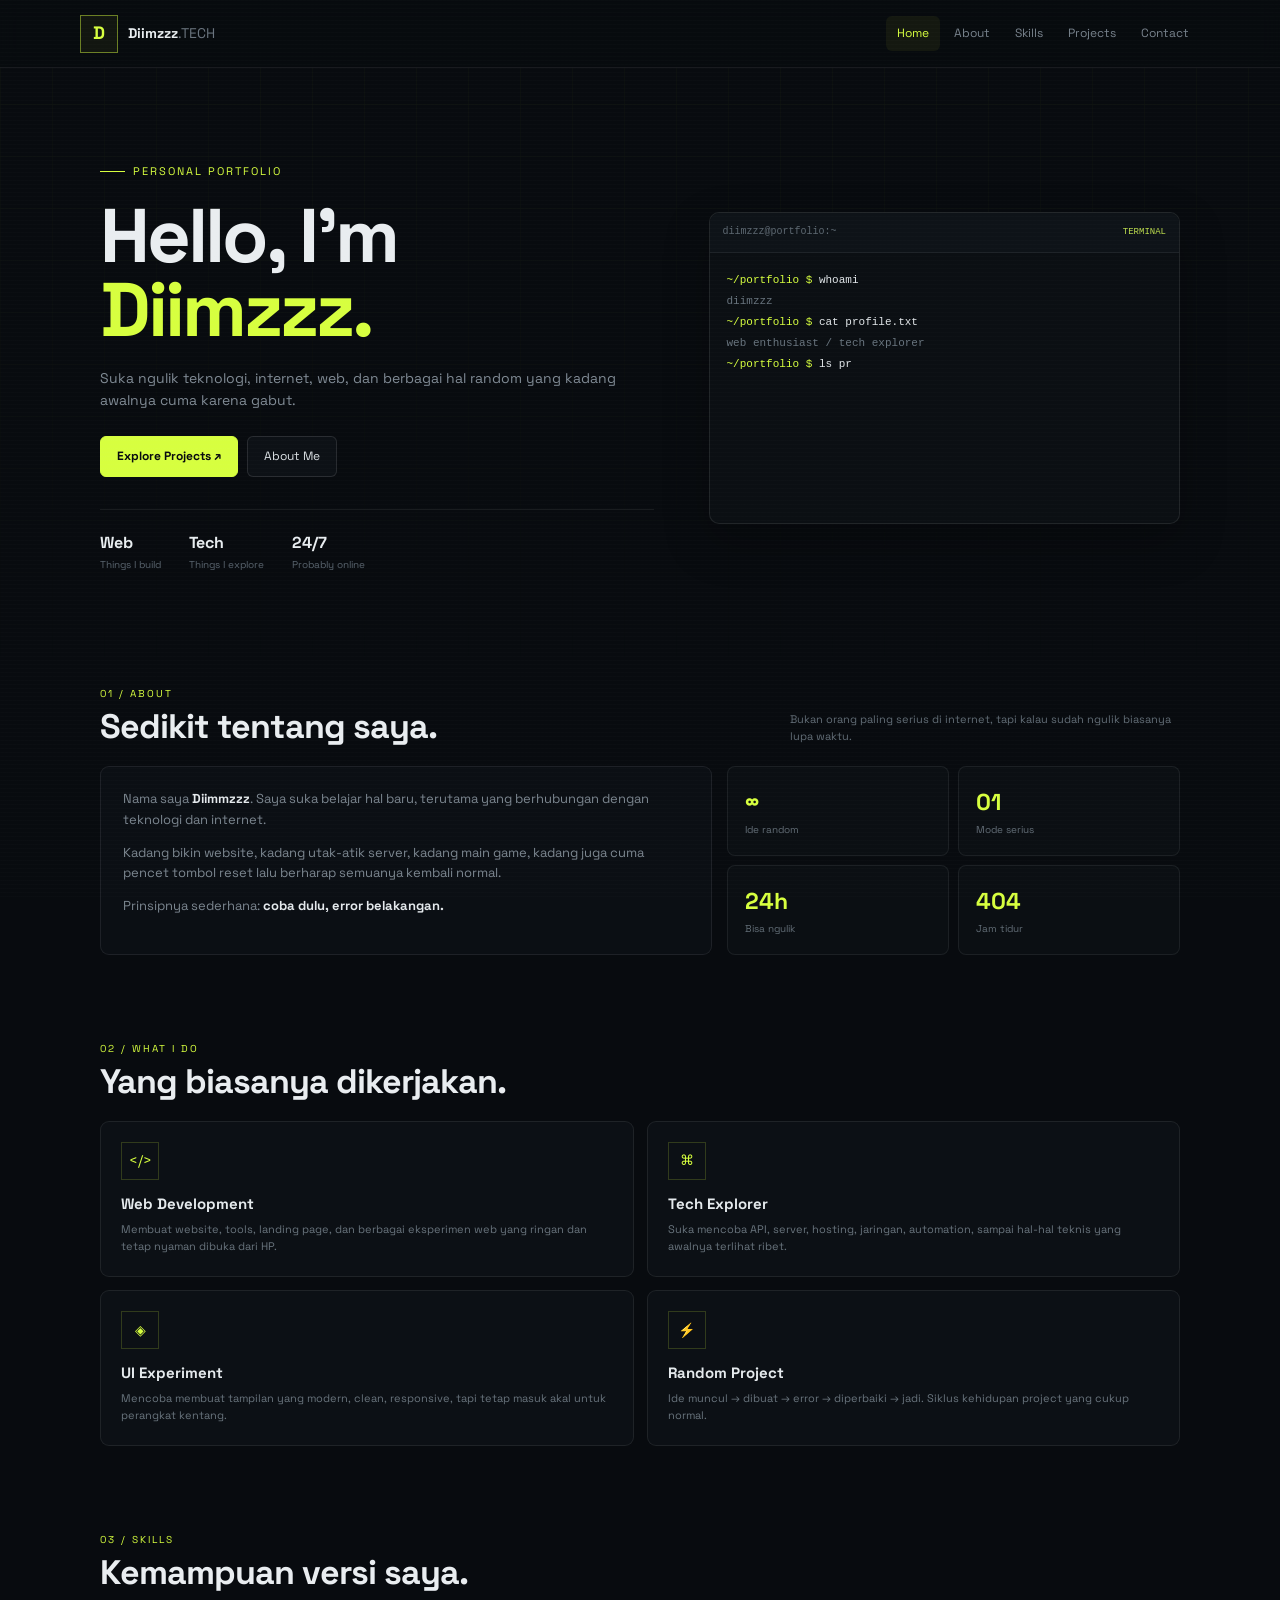
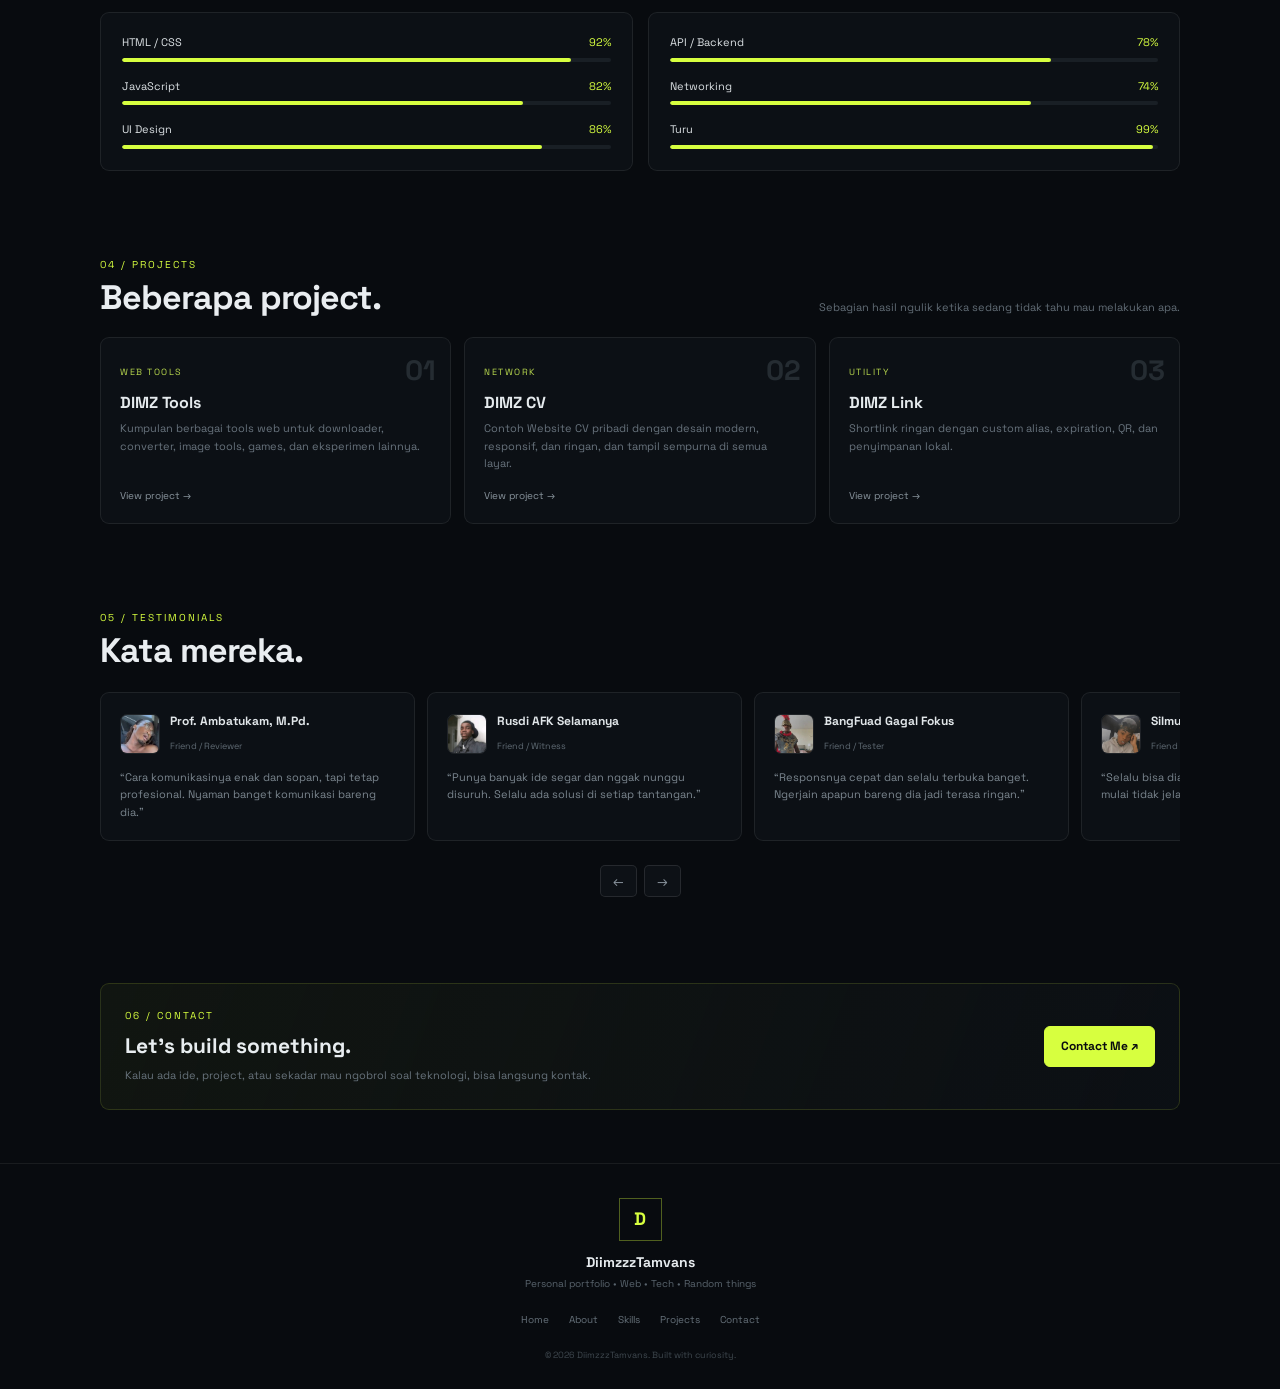
==== commit c73d4cdc: "Update index.html" ====
--- a/index.html
+++ b/index.html
@@ -268,7 +268,7 @@
                 Contoh Website CV pribadi dengan desain modern, responsif, dan ringan, dan tampil sempurna di semua layar.
               </p>
             </div>
-            <a href="#" class="project-link"> View project → </a>
+            <a href="https://cv.dimz-wtf.web.id/" class="project-link"> View project → </a>
           </article>
           <article class="project">
             <span class="project-number">03</span>
